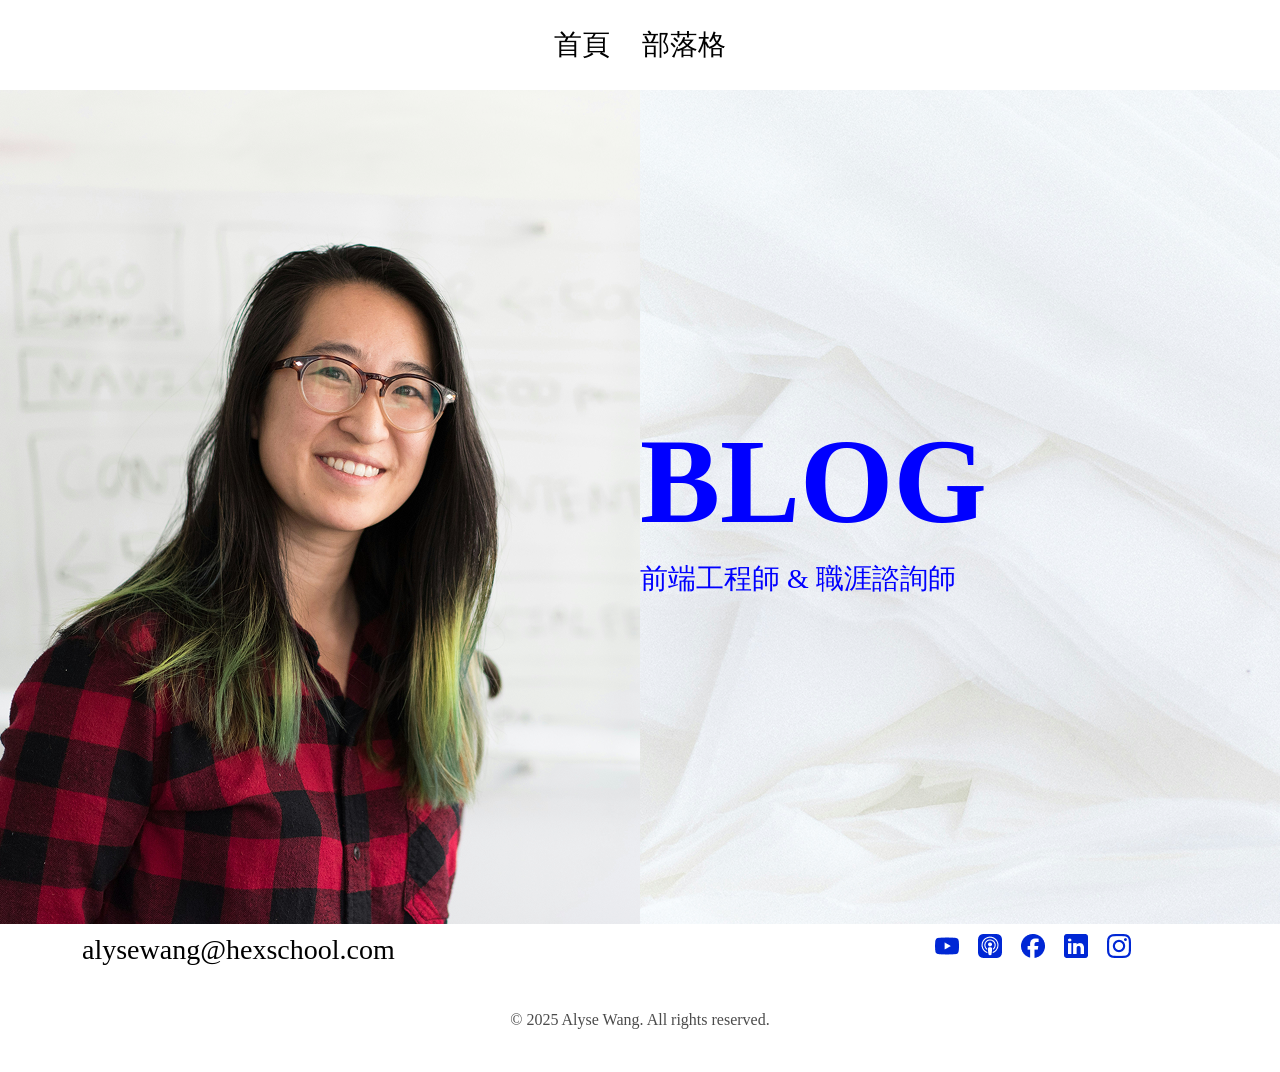
==== index.html @ 8dab0ee3 "blogs complete" ====
<!DOCTYPE html>
<html lang="zh-Hant-TW">

<head>
    <meta charset="UTF-8">
    <meta name="viewport" content="width=device-width, initial-scale=1.0">
    <!-- google icon -->
    <link rel="preconnect" href="https://fonts.googleapis.com">
    <link rel="preconnect" href="https://fonts.gstatic.com" crossorigin>
    <link href="https://fonts.googleapis.com/css2?family=Material+Symbols+Outlined" rel="stylesheet">
    <!-- bootstrap -->
    <link href="https://cdn.jsdelivr.net/npm/bootstrap@5.1.1/dist/css/bootstrap.min.css" rel="stylesheet"
        integrity="sha384-F3w7mX95PdgyTmZZMECAngseQB83DfGTowi0iMjiWaeVhAn4FJkqJByhZMI3AhiU" crossorigin="anonymous">
    <link rel="stylesheet" href="./css/desktop.css  ">
    <link rel="stylesheet" href="./css/mobile.css">
    <title>2025 web camp</title>
</head>

<body>
    <nav class="nav justify-content-center navbar p-0">
        <ul class="nav justify-content-center p-0">
            <li class="nav-item">
                <a class="nav-link" href="index.html">
                    <h2 class="m-0">首頁</h2>
                </a>
            </li>
            <li class="nav-item">
                <a class="nav-link" href="blogs.html">
                    <h2 class="m-0">部落格</h2>
                </a>
            </li>
        </ul>
    </nav>
    <header class="headers container-fluid">
        <div class="row index-blog-header justify-content-center align-items-center p-0">
            <div class="selfie-1 col-lg-6 p-0">
                <!-- <img src="./img/desktop/index/Hero Section.png" alt="" class="img-fluid object-fit-cover"> -->
            </div>
            <div class="col-lg-6 selfie-2 p-0 d-flex align-items-center">
                <div class="selfie-2-text">
                    <h1>BLOG</h1>
                    <h2>前端工程師 & 職涯諮詢師</h2>
                </div>
            </div>
        </div>
    </header>




    <footer>
        <div class="container">
            <div class="row align-items-center py-80 social-list p-0">
                <div class="col-lg-9"><a href="alysewang@hexschool.com" class="text-decoration-none">
                        <h2>alysewang@hexschool.com</h2>
                    </a></div>
                <div class="col-lg-3 p-0">
                    <nav>
                        <ul class="pagination">
                            <li class="page-item">
                                <a class="page-link" href="#" aria-label="Previous">
                                    <img src="./img/desktop/index/onlyIcon.png" alt="">
                                </a>
                            </li>
                            <li class="page-item">
                                <a class="page-link" href="#">
                                    <img
                                        src="./img/desktop/index/onlyIcon-1.png" alt=""></a></li>
                            <li class="page-item">
                                <a class="page-link" href="#">
                                    <img
                                        src="./img/desktop/index/onlyIcon-2.png" alt=""></a></li>
                            <li class="page-item">
                                <a class="page-link" href="#">
                                    <img
                                        src="./img/desktop/index/icons8-linkedin.png" alt=""></a></li>
                            <li class="page-item">
                                <a class="page-link" href="#" aria-label="Next">
                                    <img src="./img/desktop/index/onlyIcon-3.png" alt="">
                                </a>
                            </li>
                        </ul>
                    </nav>
                </div>
            </div>
            <div class="row justify-content-center align-items-center py-4 text-center">
                <div class="col-lg-6">
                    <p>© 2025 Alyse Wang. All rights reserved.</p>
                </div>
            </div>
        </div>
    </footer>

    <!-- bootstrap -->
    <script src="https://cdn.jsdelivr.net/npm/bootstrap@5.1.1/dist/js/bootstrap.bundle.min.js"
        integrity="sha384-/bQdsTh/da6pkI1MST/rWKFNjaCP5gBSY4sEBT38Q/9RBh9AH40zEOg7Hlq2THRZ"
        crossorigin="anonymous"></script>
</body>

</html>
---- css/desktop.css ----
/* 設定 */
@import url('https://fonts.googleapis.com/css2?family=Noto+Sans:ital,wght@0,100..900;1,100..900&display=swap');

body {
    font-family: "Noto Sans TC", serif;
    color: #4B4B4B;
}

a > h2 {
    color: #000000;
}

h1 {
    color: blue;
    font-size: 120px;
    font-weight: 700;
}

h2 {
    color: blue;
    font-size: 28px;
}

h3 {
    font-weight: 700;
}

h4 {
    color: blue;
    font-weight: 700;
}

article time{
    margin-bottom: 4px;
}


.py-40 {
    padding-top: 40px;
    padding-bottom: 40px;
}

.py-80 {
    padding-top: 80px;
    padding-bottom: 80px;
}

.text-truncate-2 {
    display: -webkit-box;
    -webkit-box-orient: vertical;
    -webkit-line-clamp: 2;
    overflow: hidden;
}

/* 樣式 */

.navbar{
    min-height: 90px;
}

.btn-primary{
    color: #4B4B4B;
    background:#fff;
    border: 1px solid #4B4B4B;
    border-radius: 40px;
}

.btn-secondary{
    background-color: #0027D5;
    border-radius: 40px;
    margin: 0 0 8px 8px;
}

.pagination a {
    border: 0px;
    color: #4B4B4B;
}

footer a.page-link{
    padding: 0px;
}


.selfie-1 {
    background-image: url(../img/desktop/index/Hero\ Section.png);

}

.selfie-2 {
    background-image: url(../img/desktop/index/Hero\ Section2.png);
}

.selfie-1,
.selfie-2 {
    background-size: cover;
    min-height: 834px;
    background-position: center;

}
---- css/mobile.css ----
@media (max-width: 992px) {

    /* 設定 */
    h1 {

        font-size: 52px;
        margin-bottom: 12px;

    }

    .py-80 {
        padding-top: 64px;
        padding-bottom: 64px;
    }

    /* 樣式 */
    /* nvbar */
    .navbar {
        min-height: 90px;
    }

    /* header */
    .selfie-1 {

        min-height: 375px;
        background-position: right;

    }

    .selfie-2 {
        min-height: auto;

    }

    .selfie-2-text {
        padding: 24px;
    }

    /* about */
    .about-img {
        min-height: 375px;
    }

    .about-content {
        padding: 48px 12px;
    }

    /* footer */
    .social-list {
        display: none;
    }
}
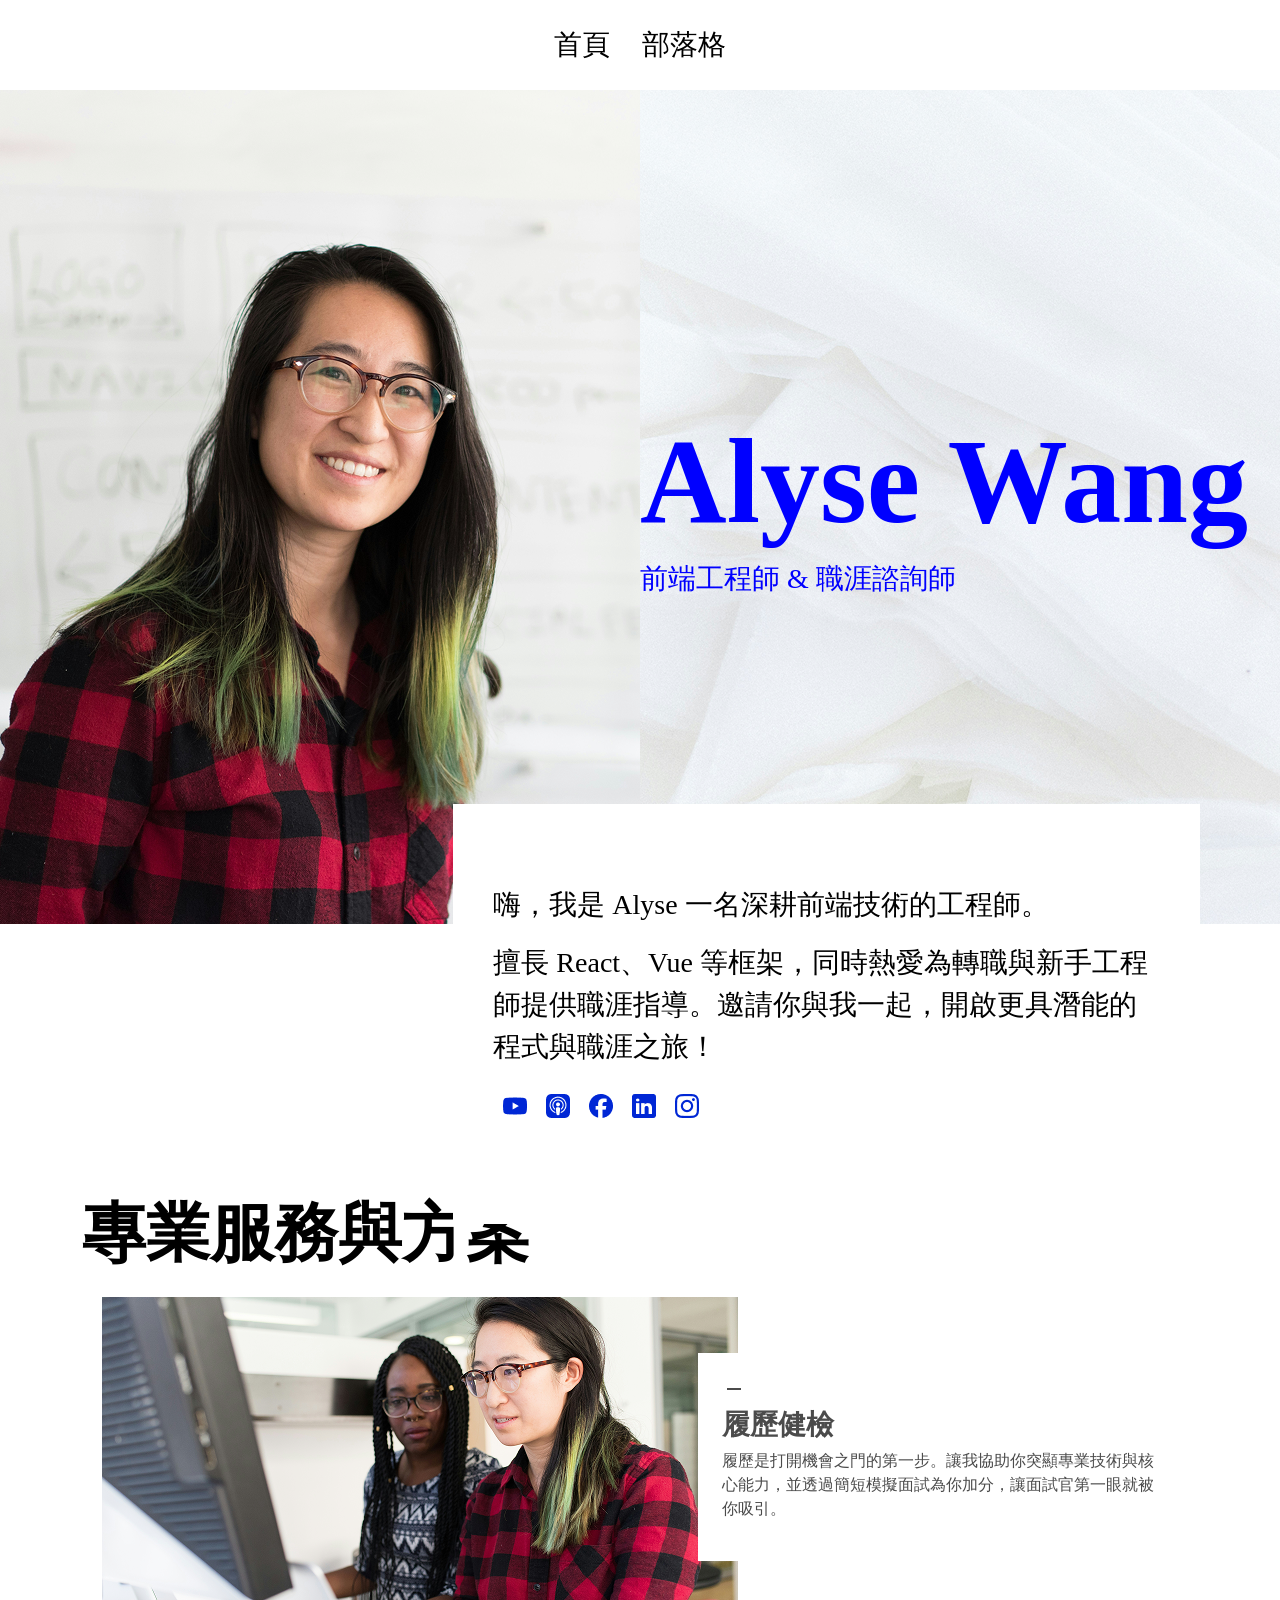
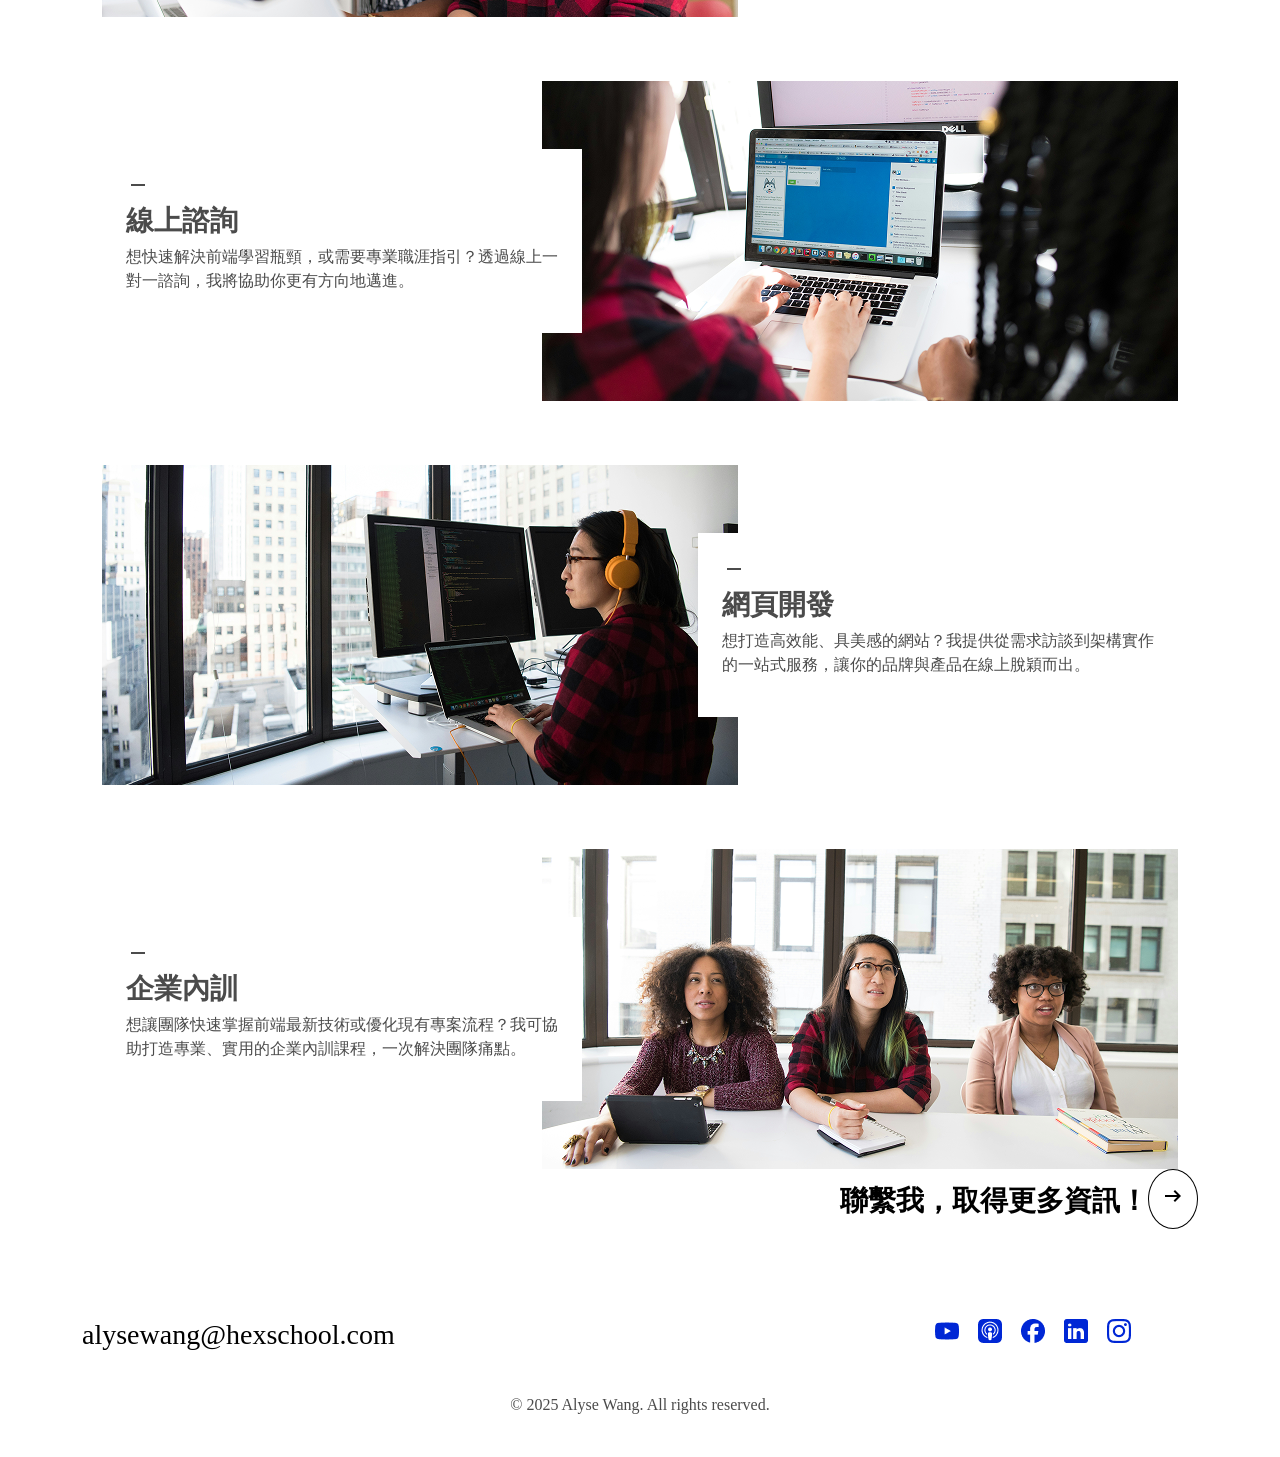
==== commit 2bdc8c24: "index about section" ====
--- a/index.html
+++ b/index.html
@@ -38,12 +38,104 @@
             </div>
             <div class="col-lg-6 selfie-2 p-0 d-flex align-items-center">
                 <div class="selfie-2-text">
-                    <h1>BLOG</h1>
+                    <h1>Alyse Wang</h1>
                     <h2>前端工程師 & 職涯諮詢師</h2>
                 </div>
             </div>
         </div>
+        <div class="row index-about d-flex justify-content-flexend">
+            <div class="col-lg-7 index-about-text">
+                <p>嗨，我是
+                    Alyse
+                    一名深耕前端技術的工程師。</p>
+                <p>擅長 React、Vue 等框架，同時熱愛為轉職與新手工程師提供職涯指導。邀請你與我一起，開啟更具潛能的程式與職涯之旅！</p>
+                <div>
+                    <nav>
+                        <ul class="pagination">
+                            <li class="page-item">
+                                <a class="page-link" href="#" aria-label="Previous">
+                                    <img src="./img/desktop/index/onlyIcon.png" alt="">
+                                </a>
+                            </li>
+                            <li class="page-item">
+                                <a class="page-link" href="#">
+                                    <img src="./img/desktop/index/onlyIcon-1.png" alt=""></a>
+                            </li>
+                            <li class="page-item">
+                                <a class="page-link" href="#">
+                                    <img src="./img/desktop/index/onlyIcon-2.png" alt=""></a>
+                            </li>
+                            <li class="page-item">
+                                <a class="page-link" href="#">
+                                    <img src="./img/desktop/index/icons8-linkedin.png" alt=""></a>
+                            </li>
+                            <li class="page-item">
+                                <a class="page-link" href="#" aria-label="Next">
+                                    <img src="./img/desktop/index/onlyIcon-3.png" alt="">
+                                </a>
+                            </li>
+                        </ul>
+                    </nav>
+                </div>
+            </div>
+        </div>
     </header>
+    <section class="py-80">
+        <div class="container">
+            <h3 class="subtitle mb-4">專業服務與方案</h3>
+            <div class="index-about-cards container-1076 g-64 d-flex flex-column ">
+                <!-- 第一張 -->
+                <div class="about-cards d-flex align-items-center ">
+                    <img src="./img/desktop/index/photo.png" alt="about" class="about-imgs img-fluid">
+                    <div class="about-content about-content-l bg-white p-4">
+                        <span class="material-symbols-outlined">
+                            remove
+                        </span>
+                        <h3>履歷健檢</h3>
+                        <p>履歷是打開機會之門的第一步。讓我協助你突顯專業技術與核心能力，並透過簡短模擬面試為你加分，讓面試官第一眼就被你吸引。</p>
+                    </div>
+                </div>
+                <!-- 第二張反過來 -->
+                <div class="about-cards d-flex align-items-center about-reverse">
+                    <img src="./img/desktop/index/photo2.png" alt="about" class="about-imgs img-fluid">
+                    <div class="about-content about-content-r bg-white p-4">
+                        <span class="material-symbols-outlined">
+                            remove
+                        </span>
+                        <h3>線上諮詢</h3>
+                        <p>想快速解決前端學習瓶頸，或需要專業職涯指引？透過線上一對一諮詢，我將協助你更有方向地邁進。</p>
+                    </div>
+                </div>
+                <!-- 第三張 -->
+                <div class="about-cards d-flex align-items-center ">
+                    <img src="./img/desktop/index/photo3.png" alt="about" class="about-imgs img-fluid">
+                    <div class="about-content about-content-l bg-white p-4">
+                        <span class="material-symbols-outlined">
+                            remove
+                        </span>
+                        <h3>網頁開發</h3>
+                        <p>想打造高效能、具美感的網站？我提供從需求訪談到架構實作的一站式服務，讓你的品牌與產品在線上脫穎而出。</p>
+                    </div>
+                </div>
+                <!-- 第四張反過來 -->
+                <div class="about-cards d-flex align-items-center about-reverse">
+                    <img src="./img/desktop/index/photo4.png" alt="about" class="about-imgs img-fluid">
+                    <div class="about-content about-content-r bg-white p-4">
+                        <span class="material-symbols-outlined">
+                            remove
+                        </span>
+                        <h3>企業內訓</h3>
+                        <p>想讓團隊快速掌握前端最新技術或優化現有專案流程？我可協助打造專業、實用的企業內訓課程，一次解決團隊痛點。</p>
+                    </div>
+                </div>
+            </div>
+            <div class="d-flex justify-content-end cta align-items-center">
+                <p class="m-0"><a href="#" class="text-decoration-none">聯繫我，取得更多資訊！</a></p>
+                <div class="cta-circle"><span class="material-symbols-outlined">
+                        arrow_right_alt
+                    </span></div>
+            </div>
+    </section>
 
 
 
@@ -64,16 +156,16 @@
                             </li>
                             <li class="page-item">
                                 <a class="page-link" href="#">
-                                    <img
-                                        src="./img/desktop/index/onlyIcon-1.png" alt=""></a></li>
+                                    <img src="./img/desktop/index/onlyIcon-1.png" alt=""></a>
+                            </li>
                             <li class="page-item">
                                 <a class="page-link" href="#">
-                                    <img
-                                        src="./img/desktop/index/onlyIcon-2.png" alt=""></a></li>
+                                    <img src="./img/desktop/index/onlyIcon-2.png" alt=""></a>
+                            </li>
                             <li class="page-item">
                                 <a class="page-link" href="#">
-                                    <img
-                                        src="./img/desktop/index/icons8-linkedin.png" alt=""></a></li>
+                                    <img src="./img/desktop/index/icons8-linkedin.png" alt=""></a>
+                            </li>
                             <li class="page-item">
                                 <a class="page-link" href="#" aria-label="Next">
                                     <img src="./img/desktop/index/onlyIcon-3.png" alt="">
--- a/css/desktop.css
+++ b/css/desktop.css
@@ -6,7 +6,7 @@
     color: #4B4B4B;
 }
 
-a > h2 {
+a>h2 {
     color: #000000;
 }
 
@@ -30,10 +30,14 @@
     font-weight: 700;
 }
 
-article time{
+article time {
     margin-bottom: 4px;
 }
 
+h3.subtitle {
+    font-size: 64px;
+    color: #000;
+}
 
 .py-40 {
     padding-top: 40px;
@@ -45,6 +49,15 @@
     padding-bottom: 80px;
 }
 
+.g-64 {
+    gap: 64px;
+}
+
+.container-1076 {
+    margin: 0 auto;
+    max-width: 1076px;
+}
+
 .text-truncate-2 {
     display: -webkit-box;
     -webkit-box-orient: vertical;
@@ -54,18 +67,18 @@
 
 /* 樣式 */
 
-.navbar{
+.navbar {
     min-height: 90px;
 }
 
-.btn-primary{
+.btn-primary {
     color: #4B4B4B;
-    background:#fff;
+    background: #fff;
     border: 1px solid #4B4B4B;
     border-radius: 40px;
 }
 
-.btn-secondary{
+.btn-secondary {
     background-color: #0027D5;
     border-radius: 40px;
     margin: 0 0 8px 8px;
@@ -76,7 +89,11 @@
     color: #4B4B4B;
 }
 
-footer a.page-link{
+footer a.page-link {
+    padding: 0px;
+}
+
+.index-about-text a.page-link {
     padding: 0px;
 }
 
@@ -98,5 +115,55 @@
 
 }
 
+.index-about {
+    min-height: 192px;
+    position: relative;
+}
 
+.index-about-text {
+    position: absolute;
+    font-weight: 500;
+    color: #000;
+    font-size: 28px;
+    top: -120px;
+    right: 80px;
+    background-color: #fff;
+    padding: 80px 40px;
+}
 
+/* index-about */
+
+.about-cards {
+    position: relative;
+}
+
+.about-content {
+    max-width: 480px;
+    position: absolute;
+}
+
+.about-content-l {
+    left: 596px;
+}
+
+.about-content-r {
+    right: 596px;
+}
+
+.about-reverse {
+    flex-direction: row-reverse;
+}
+
+/* cta */
+.cta a, .cta{
+    color: #000;
+    font-size: 28px;
+    font-weight: 700;
+    vertical-align: middle;
+    
+}
+.cta-circle{
+    border: 1px solid #000;
+    border-radius: 50%;
+    padding: 8px 12px;
+}
--- a/css/mobile.css
+++ b/css/mobile.css
@@ -5,6 +5,11 @@
 
         font-size: 52px;
         margin-bottom: 12px;
+
+    }
+
+    h3.subtitle {
+        font-size: 48px;
 
     }
 
@@ -36,6 +41,12 @@
         padding: 24px;
     }
 
+    .index-about-text {
+        position: relative;
+        top: 0;
+        right: 0;
+    }
+
     /* about */
     .about-img {
         min-height: 375px;
@@ -45,8 +56,23 @@
         padding: 48px 12px;
     }
 
+    /* index about */
+    /* index-about */
+
+.about-cards{
+    position: relative;
+    flex-direction: column;
+}
+
+.about-content{
+    max-width: 100%;
+    position: static;
+    left: 0px;
+}
+
     /* footer */
     .social-list {
         display: none;
     }
+
 }
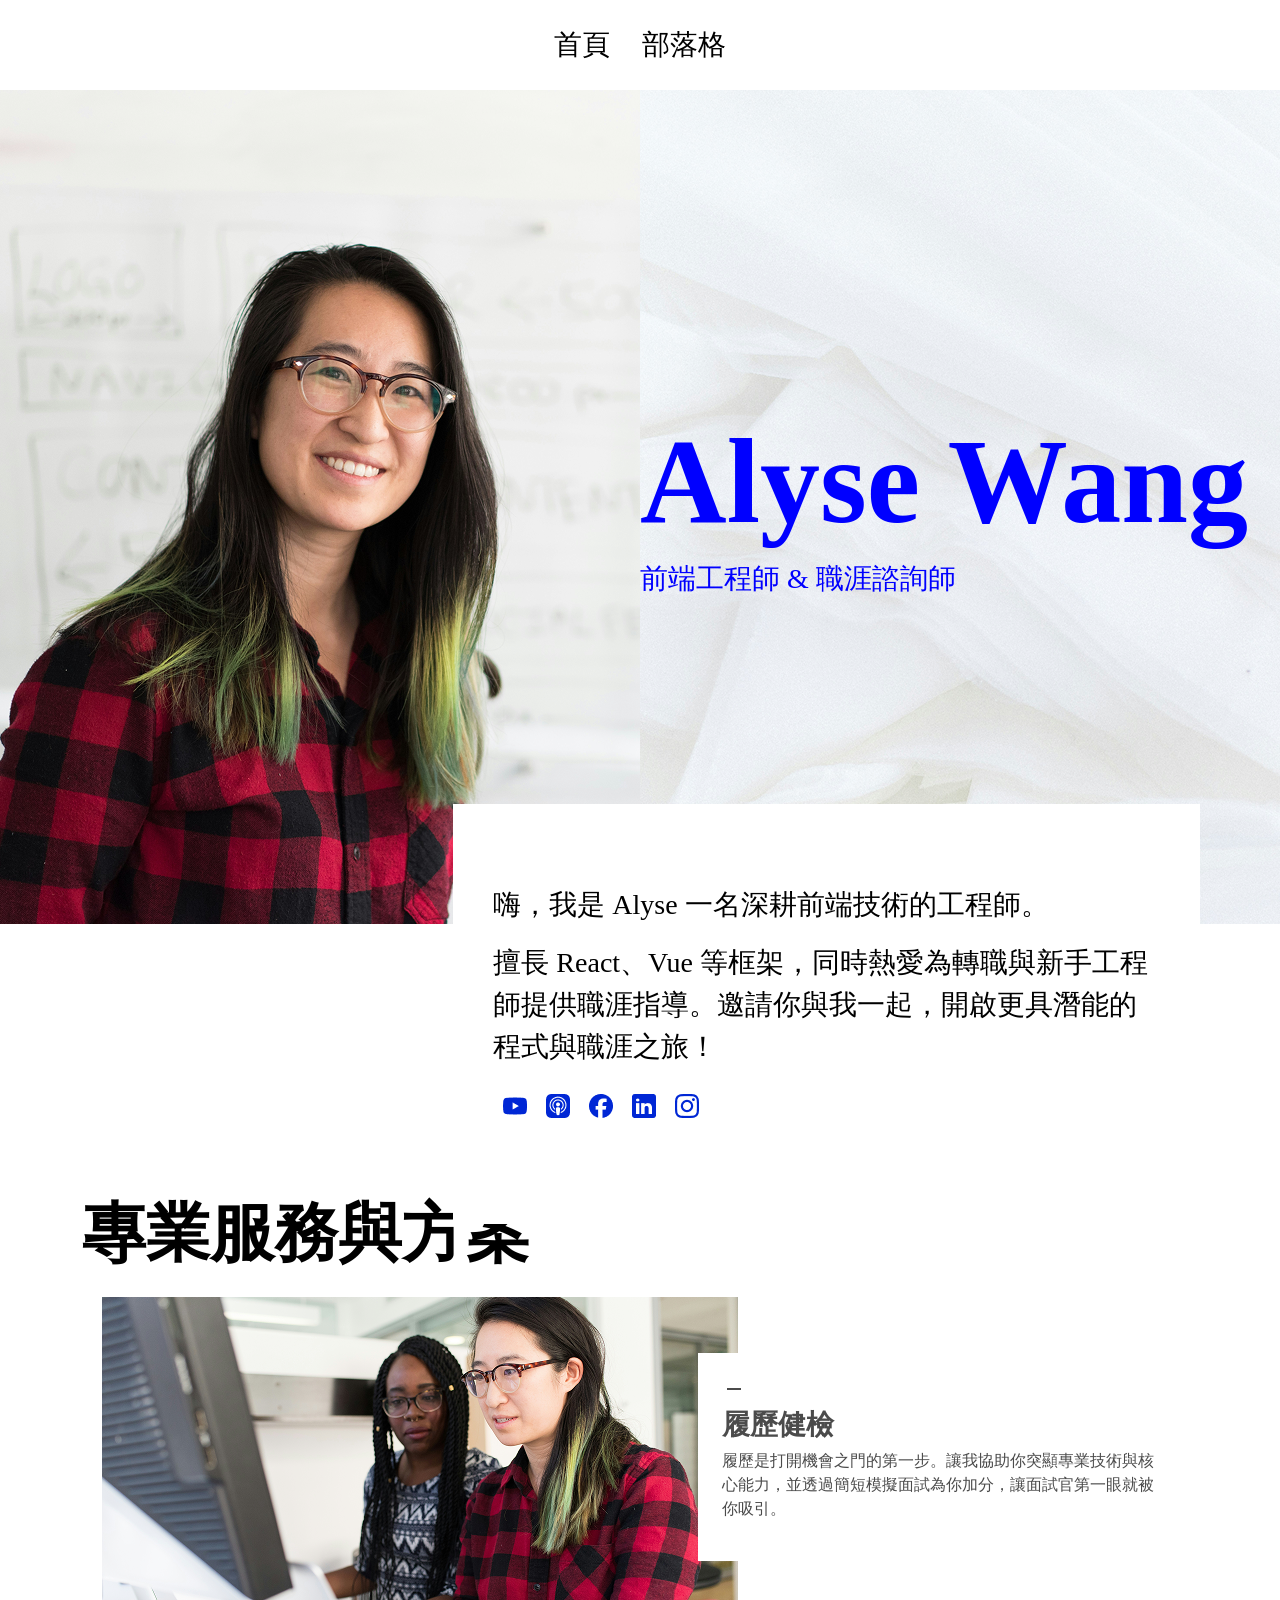
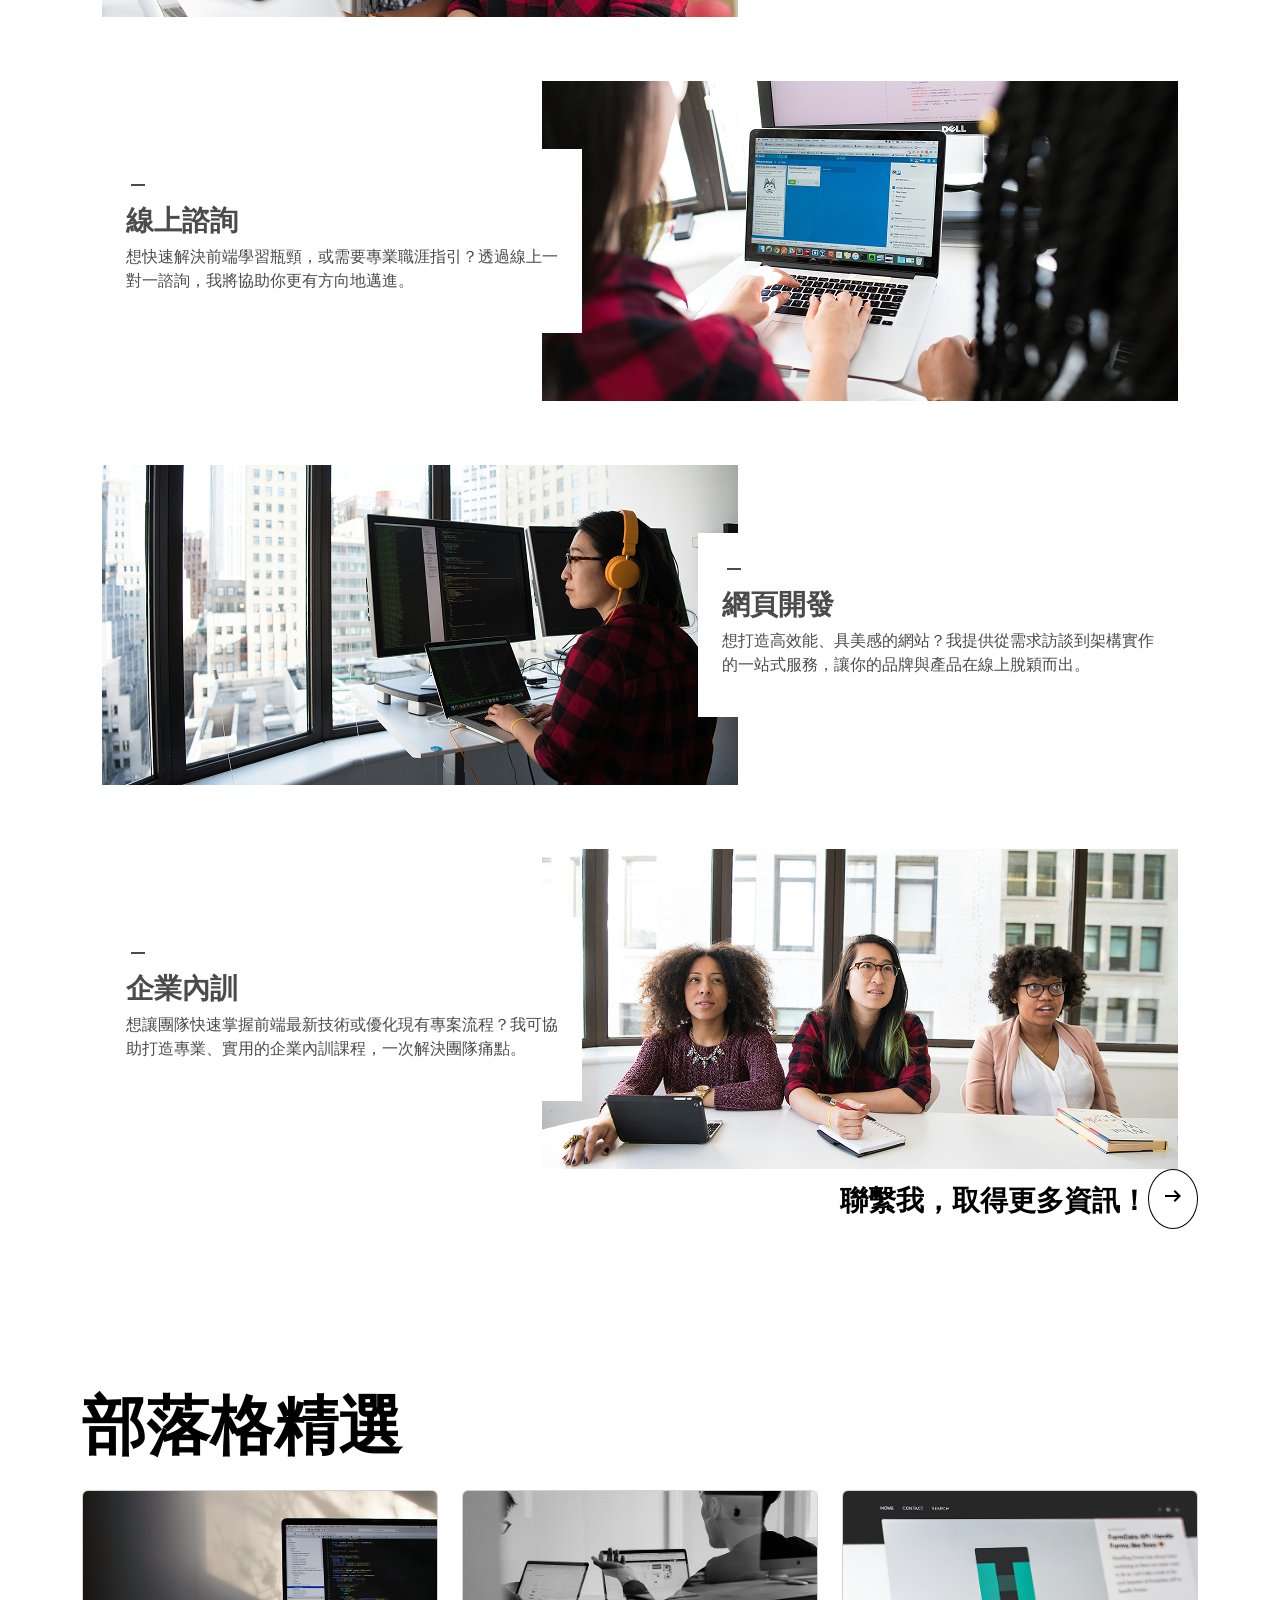
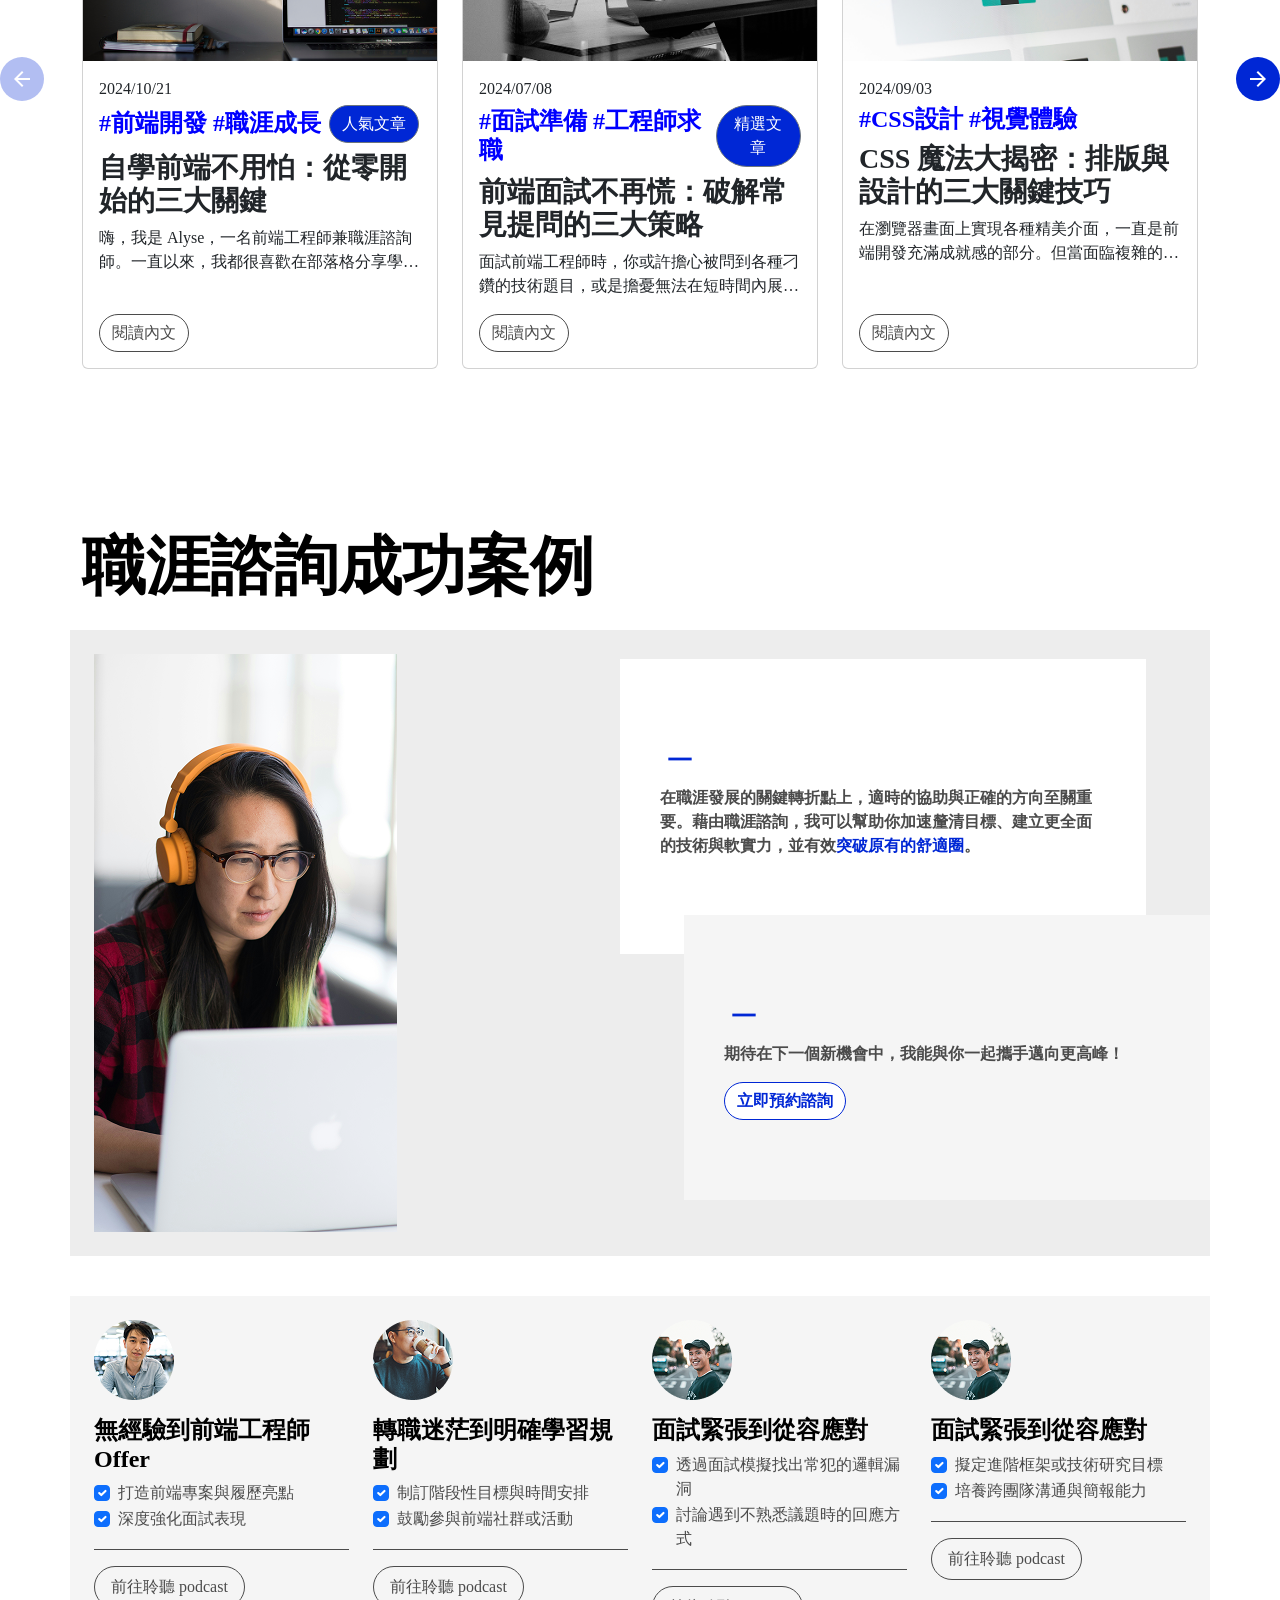
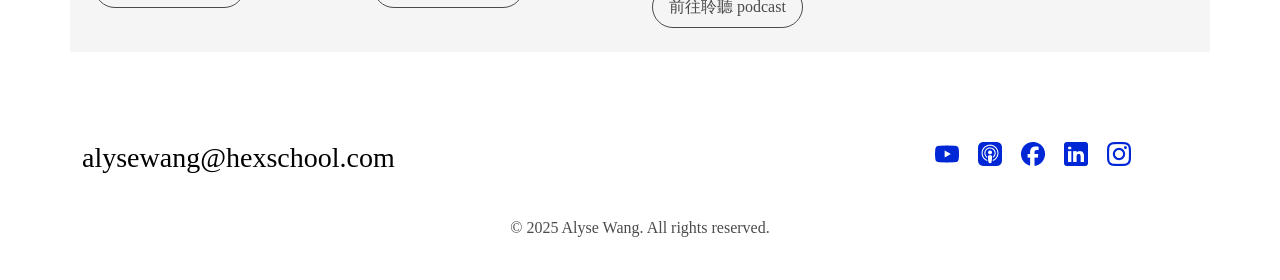
==== commit f121ec42: "success case section complete" ====
--- a/index.html
+++ b/index.html
@@ -136,7 +136,214 @@
                     </span></div>
             </div>
     </section>
-
+    <!-- 部落格精選 -->
+    <section class="py-80 d-flex justify-content-center">
+        <div class="blog-arrow-l align-self-center me-4 pc-blogs-arrow">
+            <span class="material-symbols-outlined">
+                arrow_back
+            </span>
+        </div>
+        <div class="blogs-select">
+            <div class="container">
+                <h3 class="subtitle mb-4">部落格精選</h3>
+                <!-- 精選文章 -->
+                <div class="row">
+                    <div class="col-lg-4">
+                        <article class="card">
+                            <img src="./img/desktop/index/photo5.png" class="card-img-top" alt="文章列表">
+                            <div class="card-body">
+                                <time datetime="2024-10-21">2024/10/21</time>
+                                <div class="d-flex align-items-center">
+                                    <h4>#前端開發 #職涯成長
+                                    </h4><button type="button" class="btn btn-secondary ">人氣文章</button>
+                                </div>
+                                <h3 class="card-title">自學前端不用怕：從零開始的三大關鍵</h3>
+                                <p class="card-text text-truncate-2">
+                                    嗨，我是 Alyse，一名前端工程師兼職涯諮詢師。一直以來，我都很喜歡在部落格分享學習與工作心得，也常有讀者問：「我想轉職/自學前端，該從哪裡開始？」
+                                    其實自學的過程既自由又具挑戰性。我整理了三大關鍵，幫助你在短期內建立紮實基礎，並快速累積實戰經驗。希望能替你的前端之路帶來一些啟發與動力！
+                                </p>
+                                <a href="#" class="btn btn-primary">閱讀內文</a>
+                            </div>
+                        </article>
+                    </div>
+                    <div class="col-lg-4">
+                        <article class="card">
+                            <img src="./img/desktop/blog/photo3.png" class="card-img-top" alt="文章列表">
+                            <div class="card-body">
+                                <time datetime="2024-07-08">2024/07/08</time>
+                                <div class="d-flex align-items-center">
+                                    <h4>#面試準備 #工程師求職</h4><button type="button" class="btn btn-secondary">精選文章</button>
+                                </div>
+                                <h3 class="card-title">前端面試不再慌：破解常見提問的三大策略</h3>
+                                <p class="card-text text-truncate-2">
+                                    面試前端工程師時，你或許擔心被問到各種刁鑽的技術題目，或是擔憂無法在短時間內展現實力。其實，許多面試官關注的重點並不僅是程式碼本身，更包含問題解決的流程與溝通能力。這篇文章將分享我在面試過程中常見的三大難題，以及如何以更具條理的方式回應，讓你在面試場合中脫穎而出。
+                                </p>
+                                <a href="#" class="btn btn-primary">閱讀內文</a>
+                            </div>
+                        </article>
+                    </div>
+                    <div class="col-lg-4">
+                        <article class="card">
+                            <img src="./img/desktop/blog/photo2.png" class="card-img-top" alt="文章列表">
+                            <div class="card-body">
+                                <time datetime="2024-09-03">2024/09/03</time>
+                                <h4>#CSS設計 #視覺體驗</h4>
+                                <h3 class="card-title">CSS 魔法大揭密：排版與設計的三大關鍵技巧</h3>
+                                <p class="card-text text-truncate-2">
+                                    在瀏覽器畫面上實現各種精美介面，一直是前端開發充滿成就感的部分。但當面臨複雜的佈局需求或是響應式設計時，往往讓人抓破頭皮。這篇文章想跟大家分享我在實務專案中累積的三大技巧，幫助你更有效率地駕馭
+                                    CSS，打造兼具美感與功能性的網頁。
+                                </p>
+                                <a href="#" class="btn btn-primary">閱讀內文</a>
+                            </div>
+                        </article>
+                    </div>
+                </div>
+                <div class="align-items-center justify-content-end mobile-blogs-arrow">
+                    <div class="blog-arrow-l d-flex me-4">
+                        <span class="material-symbols-outlined">
+                            arrow_back
+                        </span>
+                    </div>
+                    <div class="blog-arrow-r d-flex">
+                        <span class="material-symbols-outlined">
+                            arrow_forward
+                        </span>
+                    </div>
+                </div>
+            </div>
+
+        </div>
+        <div class="blog-arrow-r align-self-center ms-4 pc-blogs-arrow">
+            <span class="material-symbols-outlined">
+                arrow_forward
+            </span>
+        </div>
+
+    </section>
+    <!-- 職涯諮詢成功案例 -->
+    <section class="py-80">
+        <div class="container">
+            <h3 class="subtitle mb-4">職涯諮詢<br class="d-md-none">成功案例</h3>
+            <div class="success-case-header row">
+                <!-- 灰色的frame -->
+                <picture class="success-header-img">
+                    <!-- 根據瀏覽器換圖片 -->
+                    <source media="(max-width: 992px)" srcset="./img/mobile/index/photo8.png">
+                    <img src="./img/desktop/index/photo8.png" alt="職涯諮詢成功案例人物照片">
+                </picture>
+                <div class="success-summary">
+                    <div>
+                        <span class="material-symbols-outlined text-blue fs-1">
+                            remove
+                        </span>
+                    </div>
+                    <p>在職涯發展的關鍵轉折點上，適時的協助與正確的方向至關重要。藉由職涯諮詢，我可以幫助你加速釐清目標、建立更全面的技術與軟實力，並有效<span
+                            class="text-blue">突破原有的舒適圈</span>。</p>
+                </div>
+                <div class="success-cta">
+                    <div>
+                        <span class="material-symbols-outlined text-blue fs-1">
+                            remove
+                        </span>
+                    </div>
+                    <p>期待在下一個新機會中，我能與你一起攜手邁向更高峰！</p>
+                    <div><a href="#" class="btn btn-success">立即預約諮詢</a></div>
+                </div>
+            </div>
+            <!-- 成功案例分享 -->
+            <div class="success-cases row">
+                <!-- 無經驗到前端工程師 Offer -->
+                <div class="col-lg-3">
+                    <article class="d-flex flex-column">
+                        <img src="./img/desktop/index/people.png" alt="" class="case-img mb-3">
+                        <h4>無經驗到前端工程師 Offer</h4>
+                        <ul class="list-unstyled case-point pb-3 mb-3">
+                            <li class="form-check">
+                                <input class="form-check-input" type="checkbox" checked>
+                                <label class="form-check-label">
+                                    打造前端專案與履歷亮點
+                                </label>
+                            </li>
+                            <li class="form-check">
+                                <input class="form-check-input" type="checkbox" checked>
+                                <label class="form-check-label">
+                                    深度強化面試表現
+                                </label>
+                            </li>
+                        </ul>
+                        <a href="#" class="btn btn-primary d-flex align-self-start">前往聆聽 podcast</a>
+
+                    </article>
+                </div>
+                <!-- 轉職迷茫到明確學習規劃 -->
+                <div class="col-lg-3">
+                    <article class="d-flex flex-column">
+                        <img src="./img/desktop/index/people2.png" alt="" class="case-img mb-3">
+                        <h4>轉職迷茫到明確學習規劃</h4>
+                        <ul class="list-unstyled case-point pb-3 mb-3">
+                            <li class="form-check">
+                                <input class="form-check-input" type="checkbox" checked>
+                                <label class="form-check-label">
+                                    制訂階段性目標與時間安排
+                                </label>
+                            </li>
+                            <li class="form-check">
+                                <input class="form-check-input" type="checkbox" checked>
+                                <label class="form-check-label">
+                                    鼓勵參與前端社群或活動
+                                </label>
+                            </li>
+                        </ul>
+                        <a href="#" class="btn btn-primary d-flex align-self-start">前往聆聽 podcast</a>
+                    </article>
+                </div>
+                <!-- 面試緊張到從容應對 -->
+                <div class="col-lg-3">
+                    <article class="d-flex flex-column">
+                        <img src="./img/desktop/index/people3.png" alt="" class="case-img mb-3">
+                        <h4>面試緊張到從容應對</h4>
+                        <ul class="list-unstyled case-point pb-3 mb-3">
+                            <li class="form-check">
+                                <input class="form-check-input" type="checkbox" checked>
+                                <label class="form-check-label">
+                                    透過面試模擬找出常犯的邏輯漏洞
+                                </label>
+                            </li>
+                            <li class="form-check">
+                                <input class="form-check-input" type="checkbox" checked>
+                                <label class="form-check-label">
+                                    討論遇到不熟悉議題時的回應方式
+                                </label>
+                            </li>
+                        </ul>
+                        <a href="#" class="btn btn-primary d-flex align-self-start">前往聆聽 podcast</a>
+                    </article>
+                </div>
+                <!-- 面試緊張到從容應對 -->
+                <div class="col-lg-3">
+                    <article class="d-flex flex-column">
+                        <img src="./img/desktop/index/people3.png" alt="" class="case-img mb-3">
+                        <h4>面試緊張到從容應對</h4>
+                        <ul class="list-unstyled case-point pb-3 mb-3">
+                            <li class="form-check">
+                                <input class="form-check-input" type="checkbox" checked>
+                                <label class="form-check-label">
+                                    擬定進階框架或技術研究目標
+                                </label>
+                            </li>
+                            <li class="form-check">
+                                <input class="form-check-input" type="checkbox" checked>
+                                <label class="form-check-label">
+                                    培養跨團隊溝通與簡報能力
+                                </label>
+                            </li>
+                        </ul>
+                        <a href="#" class="btn btn-primary d-flex align-self-start">前往聆聽 podcast</a>
+                    </article>
+                </div>
+            </div>
+        </div>
+    </section>
 
 
 
--- a/css/desktop.css
+++ b/css/desktop.css
@@ -37,6 +37,10 @@
 h3.subtitle {
     font-size: 64px;
     color: #000;
+}
+
+.success-cases h4 {
+    color: #000000;
 }
 
 .py-40 {
@@ -71,6 +75,10 @@
     min-height: 90px;
 }
 
+.text-blue {
+    color: #0027D5;
+}
+
 .btn-primary {
     color: #4B4B4B;
     background: #fff;
@@ -82,6 +90,14 @@
     background-color: #0027D5;
     border-radius: 40px;
     margin: 0 0 8px 8px;
+}
+
+.btn-success {
+    background: #fff;
+    border: 1px solid #0027D5;
+    color: #0027D5;
+    border-radius: 40px;
+    font-weight: 700;
 }
 
 .pagination a {
@@ -155,15 +171,119 @@
 }
 
 /* cta */
-.cta a, .cta{
+.cta a,
+.cta {
     color: #000;
     font-size: 28px;
     font-weight: 700;
     vertical-align: middle;
-    
-}
-.cta-circle{
+
+}
+
+.cta-circle {
     border: 1px solid #000;
     border-radius: 50%;
     padding: 8px 12px;
+}
+
+/* index - blogs 精選 */
+
+.blogs-select {
+    max-width: 1296px;
+    width: 100%;
+}
+
+.mobile-blogs-arrow {
+
+    display: none;
+    margin-top: 32px;
+}
+
+.pc-blogs-arrow {
+    display: flex;
+}
+
+.blog-arrow-l,
+.blog-arrow-r {
+    color: #fff;
+    border-radius: 50%;
+    padding: 10px;
+}
+
+.blog-arrow-l {
+    background-color: #B2BEF2;
+}
+
+.blog-arrow-r {
+    background-color: #0027D5;
+}
+
+/* blog card */
+
+.card {
+    height: 100%;
+}
+
+.card-body {
+    display: flex;
+    flex-direction: column;
+}
+
+.btn-primary {
+    margin-top: auto;
+    align-self: flex-start;
+}
+
+/* success case */
+
+.success-case-header {
+    position: relative;
+    font-weight: 700;
+}
+
+/* 灰色的frame */
+.success-header-img {
+    padding: 24px;
+    background-color: #EDEDED;
+    /* max-width: 745px; */
+    margin-bottom: 40px;
+
+}
+
+.success-summary {
+    background-color: #fff;
+    position: absolute;
+    max-width: 526px;
+    top: 29px;
+    left: 550px;
+    padding: 80px 40px;
+}
+
+.success-cta {
+    position: absolute;
+    background-color: #F5F5F5;
+    max-width: 526px;
+    top: 285px;
+    right: 0px;
+    padding: 80px 40px;
+}
+
+.success-cases {
+    background-color: #F5F5F5;
+    padding: 24px 12px;
+    justify-content: space-between;
+}
+
+.case-point {
+    border-bottom: 1px solid #4B4B4B;
+}
+
+.success-cases .btn-primary {
+    background-color: #F5F5F5;
+    padding: 8px 16px;
+
+}
+
+.case-img {
+    max-width: 80px;
 }
--- a/css/mobile.css
+++ b/css/mobile.css
@@ -57,18 +57,65 @@
     }
 
     /* index about */
-    /* index-about */
 
-.about-cards{
-    position: relative;
-    flex-direction: column;
-}
+    .about-cards {
+        position: relative;
+        flex-direction: column;
+    }
 
-.about-content{
-    max-width: 100%;
-    position: static;
-    left: 0px;
-}
+    .about-content {
+        max-width: 100%;
+        position: static;
+        left: 0px;
+    }
+
+    /* index card arrow */
+    .mobile-blogs-arrow {
+        display: flex;
+    }
+
+    .pc-blogs-arrow {
+        display: none;
+    }
+
+    /* success case */
+    .success-case-header {
+        position: static;
+        gap: 12px;
+    }
+
+    .success-header-img{
+        display: flex;
+        flex-direction: column;
+        justify-content: center;
+        align-items: center;
+        margin-bottom: -200px;
+    }
+
+    .success-summary {
+        background-color: #fff;
+        position: static;
+        max-width: 100%;
+        top: 0px;
+        left: 0px;
+        padding: 40px 24px;
+
+    }
+
+    .success-cta {
+        position: static;
+        background-color: #F5F5F5;
+        max-width: 100%;
+        top: 0px;
+        right: 0px;
+        padding: 40px 24px;
+                margin-bottom: 40px;
+
+    }
+
+    .success-cases{
+        gap: 24px;
+    }
 
     /* footer */
     .social-list {
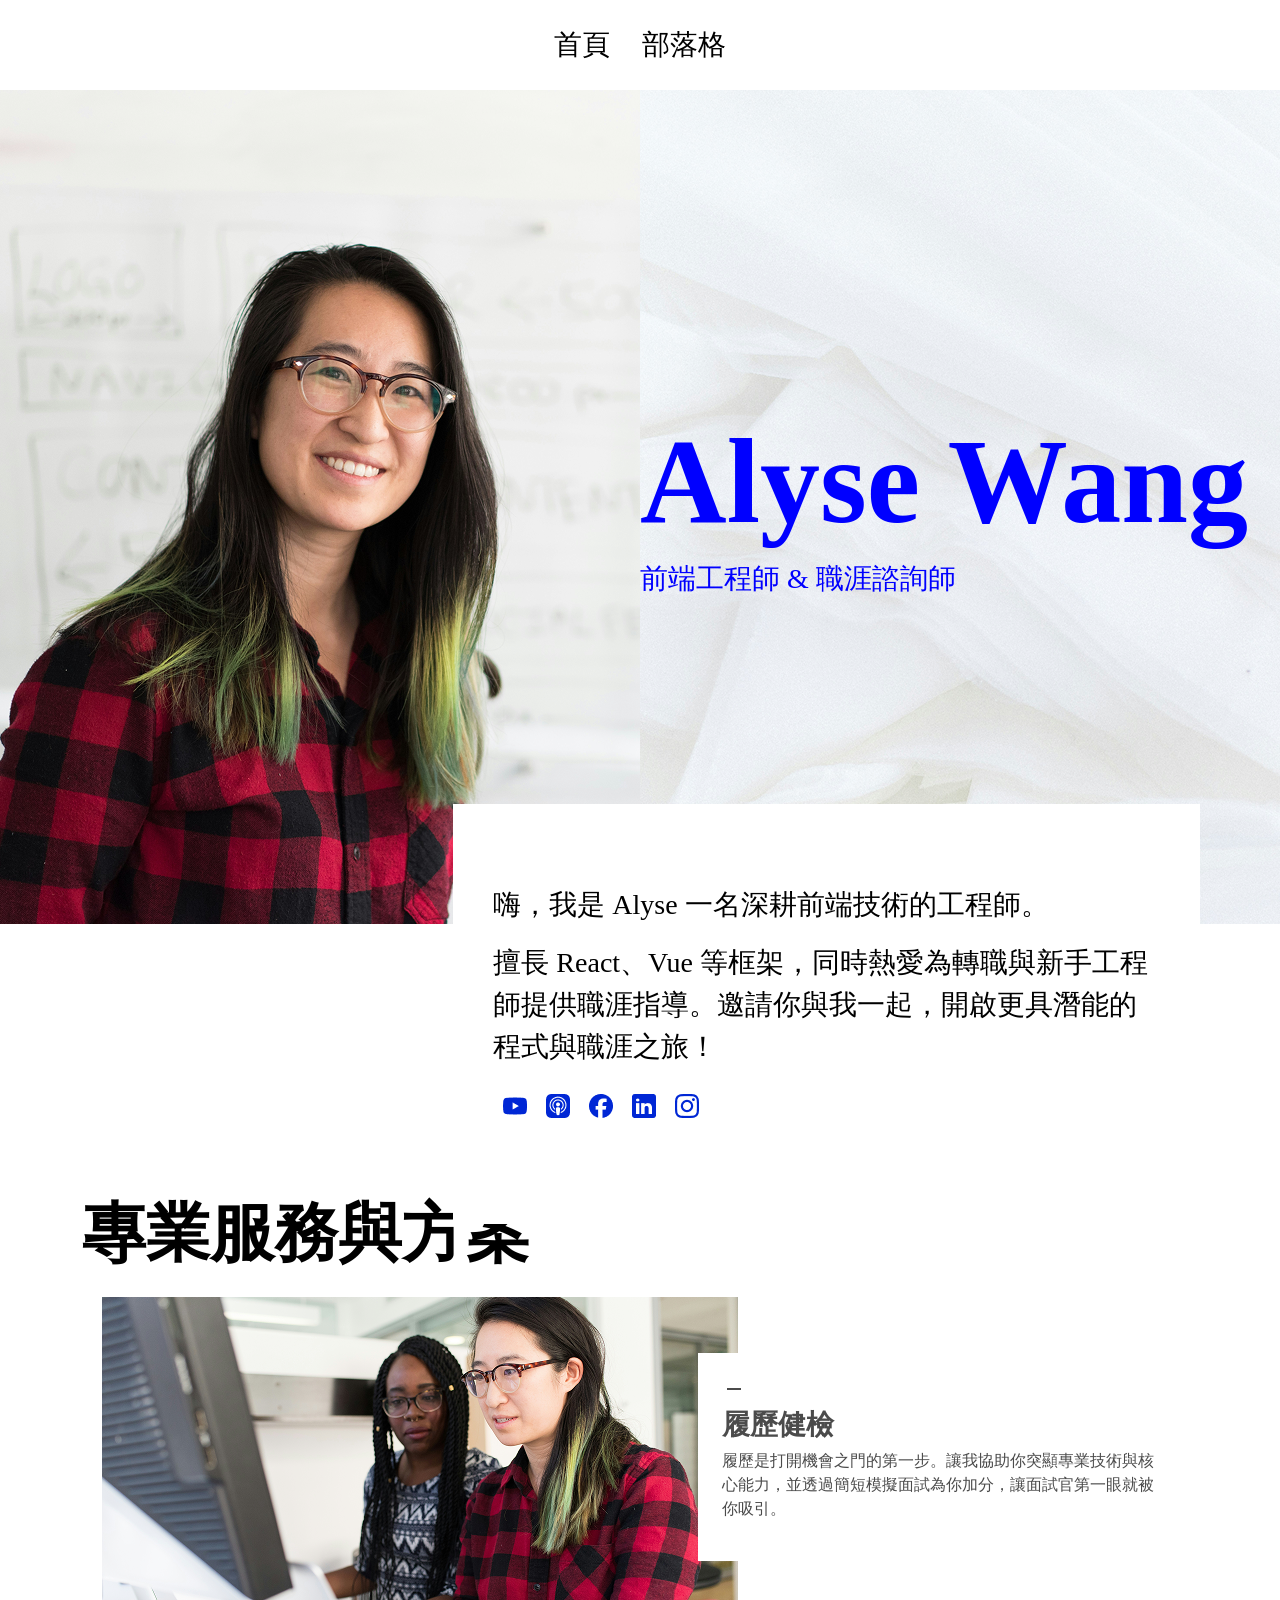
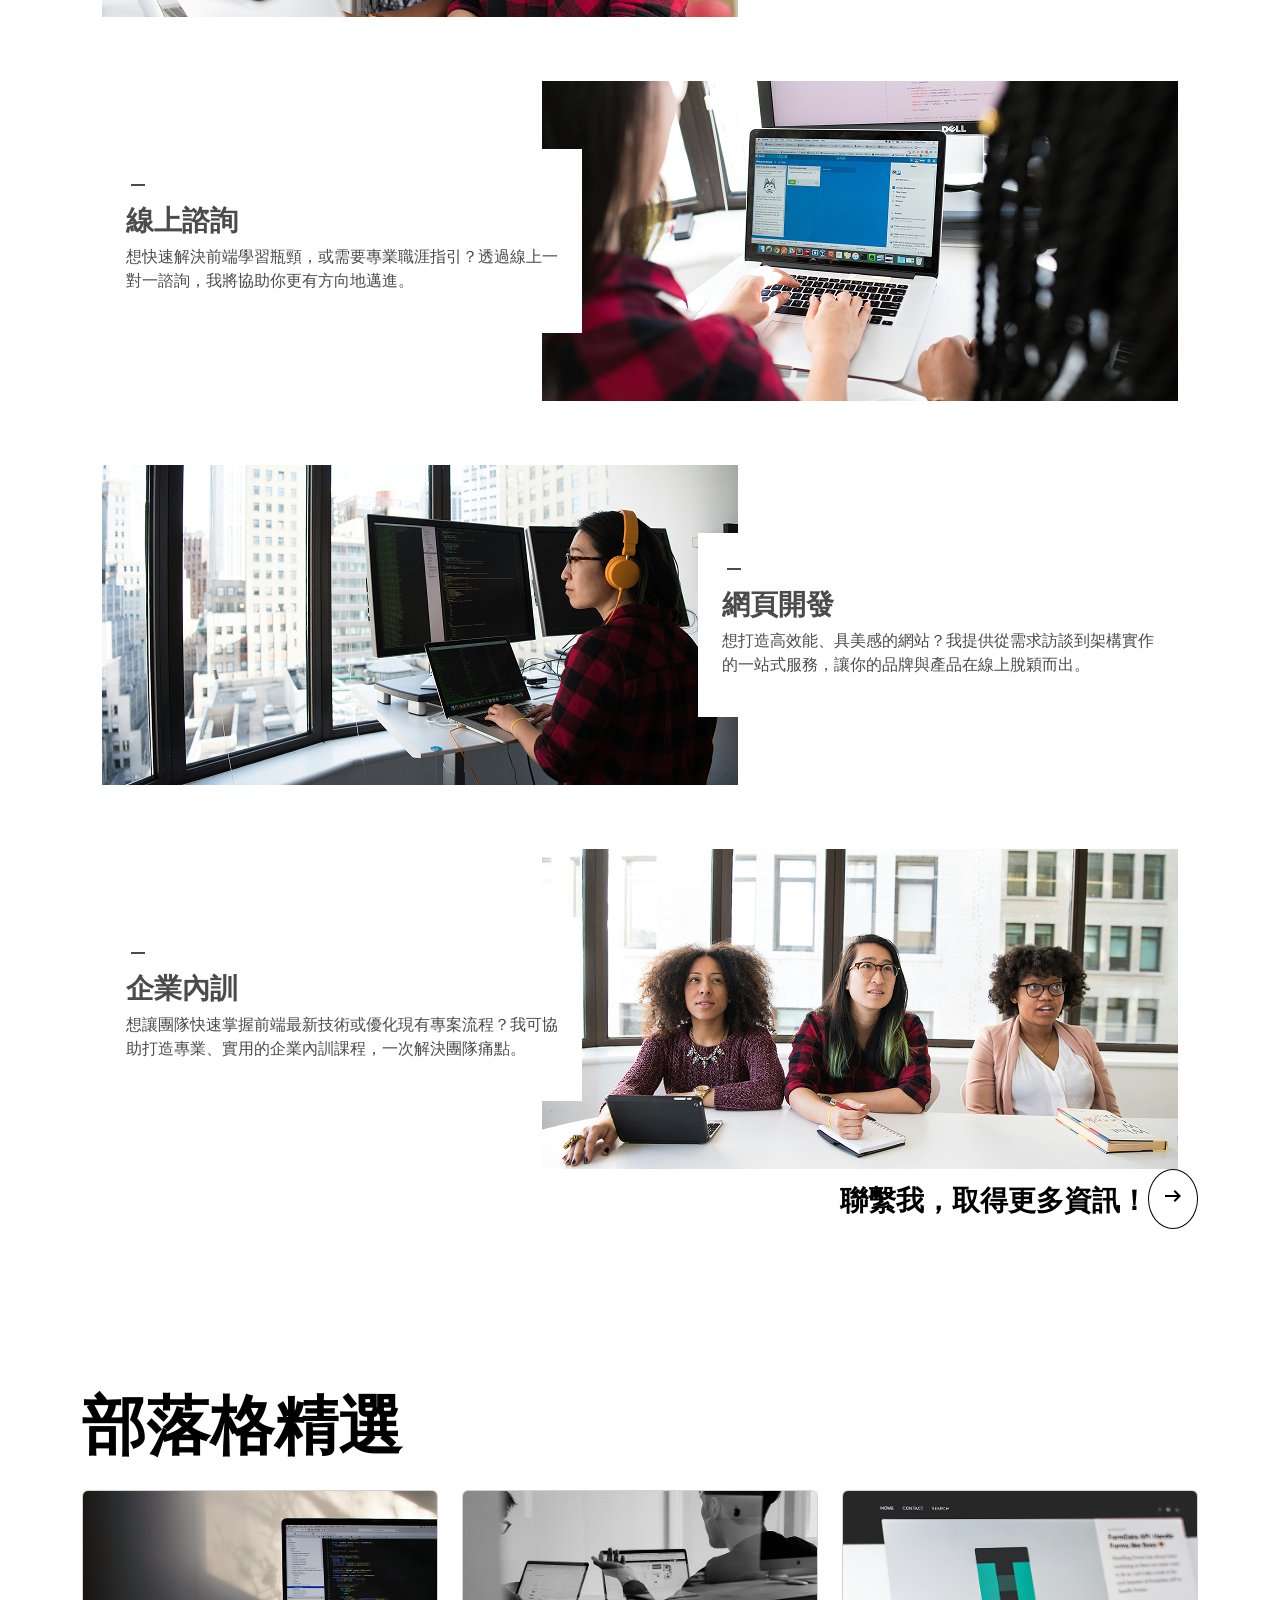
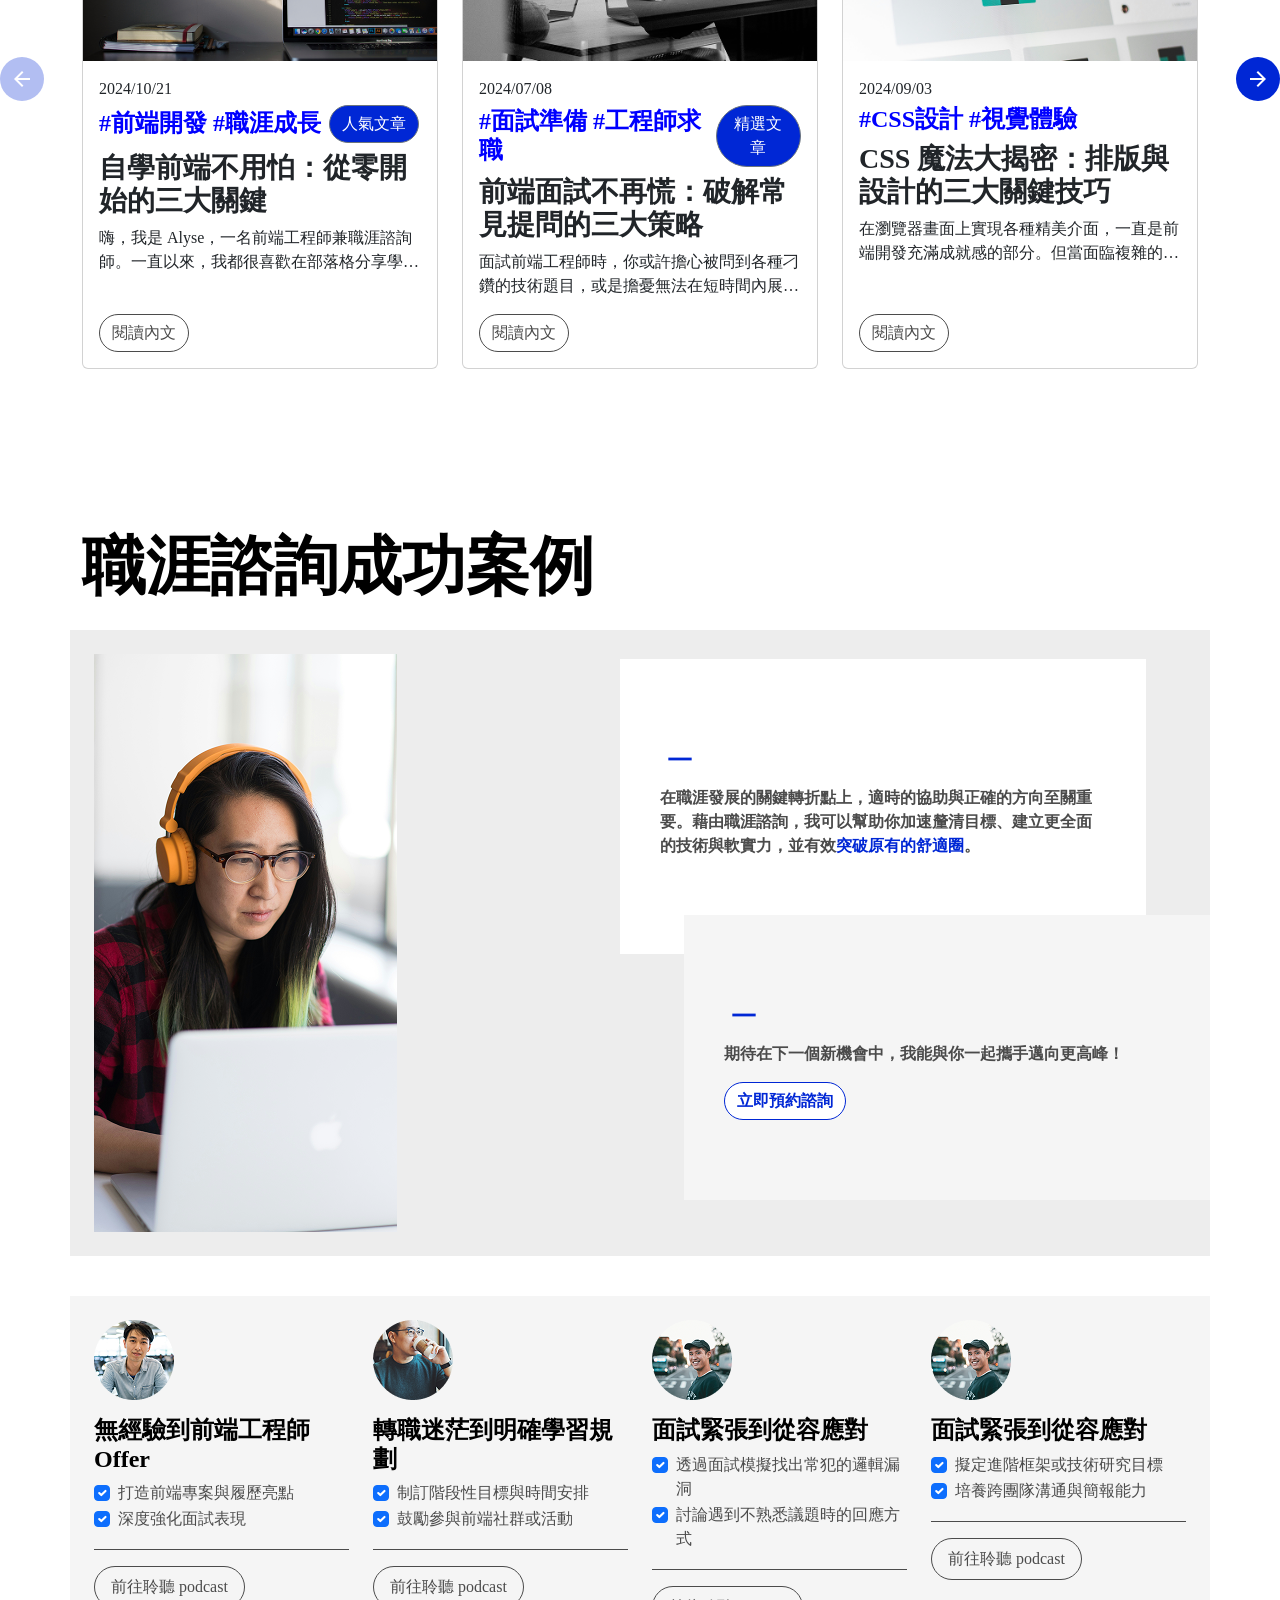
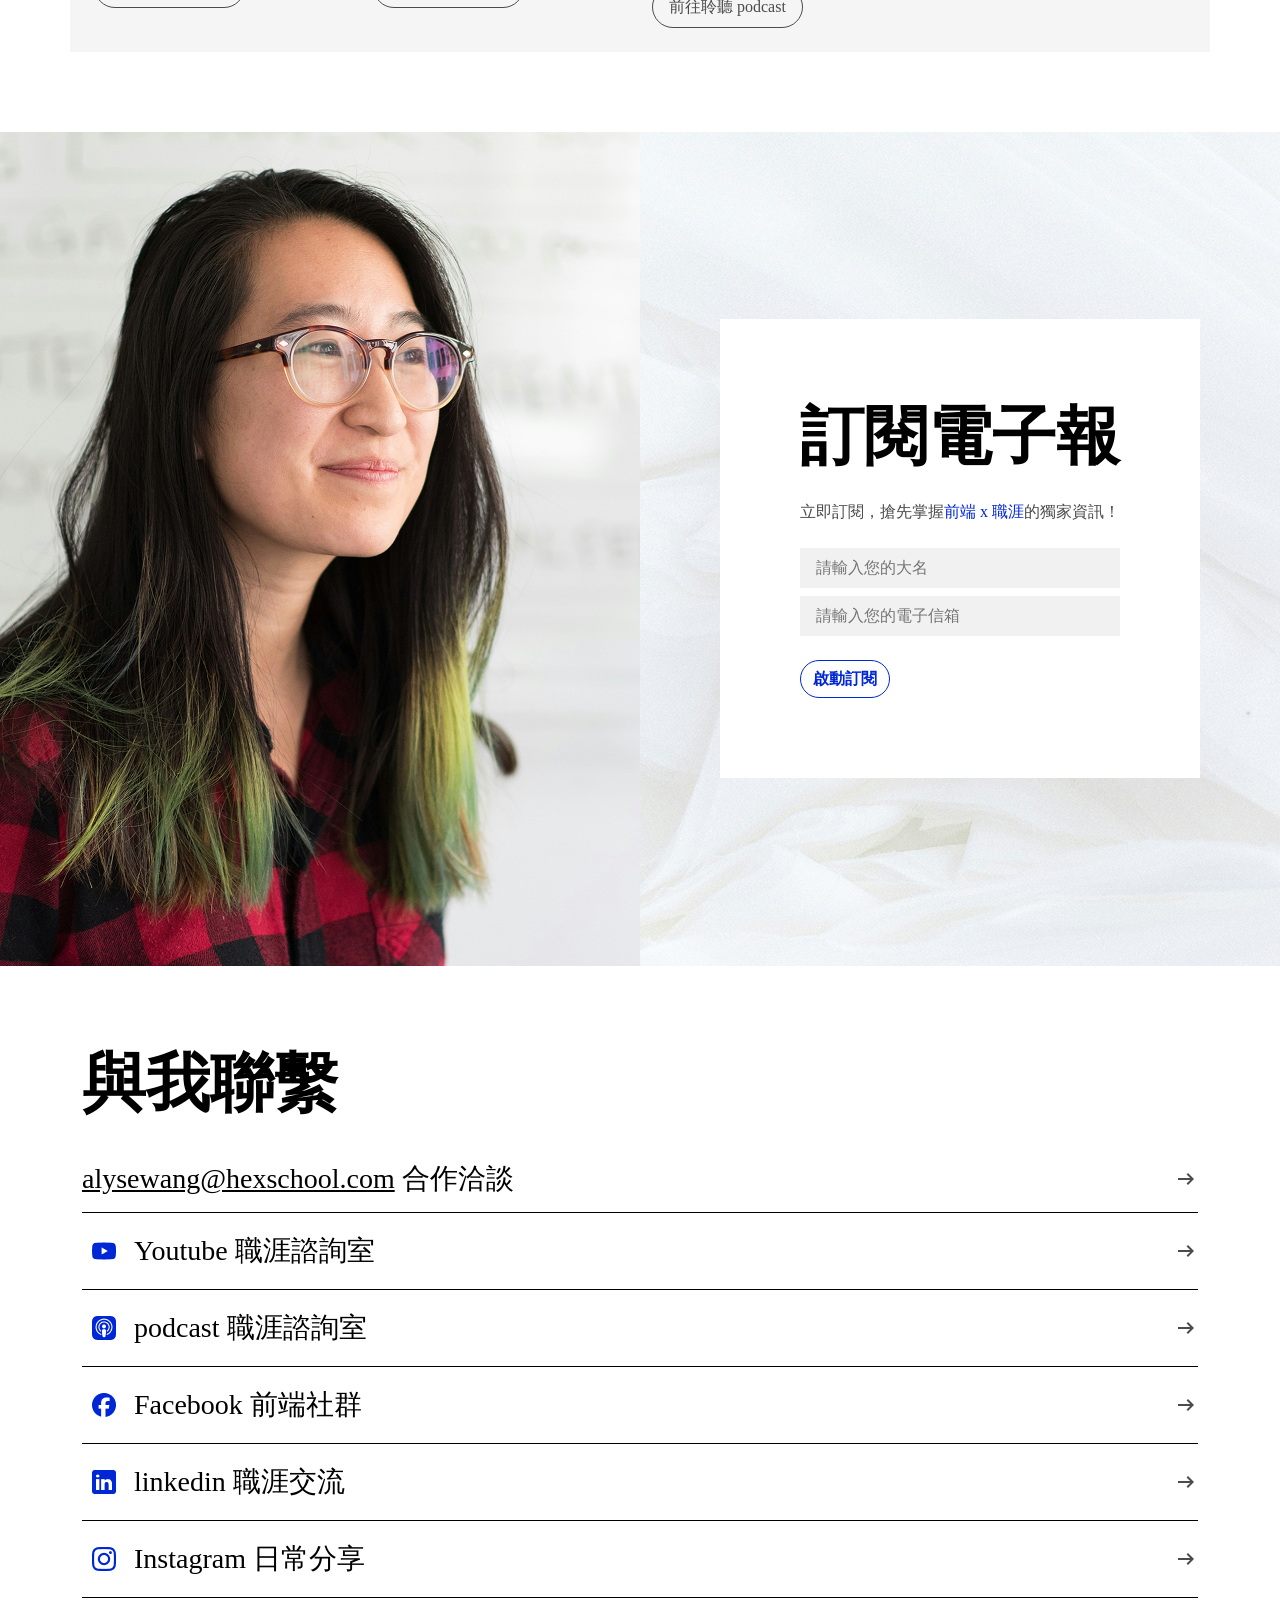
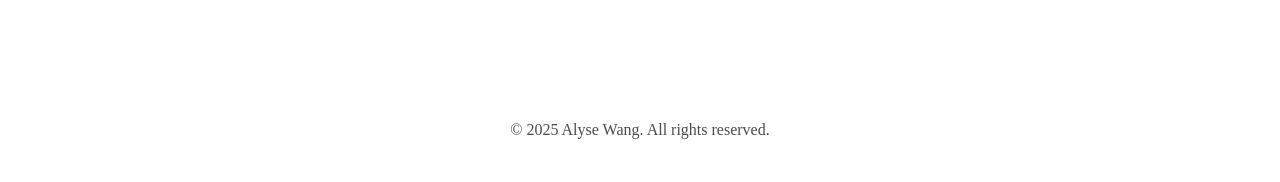
==== commit 1c7c7331: "index & RWD complete" ====
--- a/index.html
+++ b/index.html
@@ -344,12 +344,94 @@
             </div>
         </div>
     </section>
-
+    <!-- 訂閱電子報 -->
+    <section class="headers container-fluid">
+        <div class="row index-blog-header justify-content-center align-items-center p-0">
+            <div class="newsletter-1 col-lg-6 p-0">
+                <!-- <img src="./img/desktop/index/Hero Section.png" alt="" class="img-fluid object-fit-cover"> -->
+            </div>
+            <div class="col-lg-6 selfie-2 d-flex align-items-center justify-content-center newsletter-section">
+                <div class="newsletter-text bg-white">
+                    <h3 class="subtitle mb-4">訂閱電子報</h3>
+                    <p>立即訂閱，搶先掌握<span class="text-blue">前端 x 職涯</span>的獨家資訊！</p>
+                    <form action="">
+                        <div>
+                            <input type="text" placeholder="請輸入您的大名">
+                        </div>
+                        <div>
+                            <input type="email" placeholder="請輸入您的電子信箱">
+                        </div>
+                        <div><a href="#" class="btn btn-success newsletter-btn">啟動訂閱</a></div>
+                    </form>
+                </div>
+            </div>
+        </div>
+
+    </section>
+    <!-- contact -->
+
+    <section class="py-80">
+        <div class="container">
+            <h3 class="subtitle mb-4">與我聯繫
+            </h3>
+            <h5 class="contact-mail m-0">
+                <p>
+                    <a href="alysewang@hexschool.com">alysewang@hexschool.com</a>
+                     <br class="d-md-none">合作洽談
+                </p>
+                <span class="material-symbols-outlined">
+                    arrow_right_alt
+                </span>
+            </h5>
+            <ul class="list-unstyled contact-list">
+
+                <li>
+                    <p>
+                        <img src="./img/desktop/index/onlyIcon.png" alt=""><a href="">Youtube
+                            職涯諮詢室</a>
+                    </p><span class="material-symbols-outlined">
+                        arrow_right_alt
+                    </span>
+                </li>
+                <li>
+                    <p><img src="./img/desktop/index/onlyIcon-1.png" alt=""><a href="">podcast
+                            職涯諮詢室</a></p><span class="material-symbols-outlined">
+                        arrow_right_alt
+                    </span>
+                </li>
+                <li>
+                    <p>
+                        <img src="./img/desktop/index/onlyIcon-2.png" alt=""><a href="">Facebook
+                            前端社群</a>
+                    </p><span class="material-symbols-outlined">
+                        arrow_right_alt
+                    </span>
+                </li>
+                <li>
+                    <p>
+                        <img src="./img/desktop/index/icons8-linkedin.png" alt=""><a href="">linkedin
+                            職涯交流</a>
+                    </p><span class="material-symbols-outlined">
+                        arrow_right_alt
+                    </span>
+                </li>
+                <li>
+                    <p>
+                        <img src="./img/desktop/index/onlyIcon-3.png" alt=""><a href="">Instagram
+                            日常分享</a>
+                    </p><span class="material-symbols-outlined">
+                        arrow_right_alt
+                    </span>
+                </li>
+            </ul>
+        </div>
+
+    </section>
 
 
     <footer>
         <div class="container">
-            <div class="row align-items-center py-80 social-list p-0">
+            <!-- <div class="row align-items-center py-80 social-list p-0">
                 <div class="col-lg-9"><a href="alysewang@hexschool.com" class="text-decoration-none">
                         <h2>alysewang@hexschool.com</h2>
                     </a></div>
@@ -381,7 +463,7 @@
                         </ul>
                     </nav>
                 </div>
-            </div>
+            </div> -->
             <div class="row justify-content-center align-items-center py-4 text-center">
                 <div class="col-lg-6">
                     <p>© 2025 Alyse Wang. All rights reserved.</p>
--- a/css/desktop.css
+++ b/css/desktop.css
@@ -124,7 +124,8 @@
 }
 
 .selfie-1,
-.selfie-2 {
+.selfie-2,
+.newsletter-1 {
     background-size: cover;
     min-height: 834px;
     background-position: center;
@@ -286,4 +287,75 @@
 
 .case-img {
     max-width: 80px;
-}+}
+
+/* newsletter section */
+.newsletter-section{
+    padding: 80px;
+}
+
+.newsletter-1{
+    background-image: url(../img/desktop/index/photo9.png);
+}
+.newsletter-text{
+    padding: 80px;
+    width: 100%;
+}
+
+.newsletter-text p{
+    margin-bottom: 24px;
+}
+
+.newsletter-text input{
+    width: 100%;
+    margin-bottom: 8px;
+    border: 0px;
+    background-color: #F1F1F1;
+    color: #4B4B4B;
+    padding: 8px 16px;
+}
+
+.newsletter-btn{
+    margin-top: 16px;
+}
+
+.contact-list li{
+    display: flex;
+    justify-content: space-between;
+    border-bottom: 1px solid #000;
+    align-items: center;
+    padding: 16px 0px;
+    margin: 0px;
+}
+
+.contact-list a{
+    text-decoration: none;
+    color: #000;
+    font-size: 28px;
+    font-weight: 500;
+}
+
+.contact-list p {
+    display: flex;
+       padding: 0px;
+       margin: 0px;
+       justify-content: center;
+       align-items: center;
+       gap: 8px;
+}
+
+.contact-mail a, .contact-mail p{
+    color: #000;
+    font-size: 28px;
+    font-weight: 500;
+    margin: 0px;
+}
+
+.contact-mail {
+    padding: 16px 0px;
+    border-bottom: 1px solid #000;
+    display: flex;
+    justify-content: space-between;
+    align-items: center;
+}
+
--- a/css/mobile.css
+++ b/css/mobile.css
@@ -84,7 +84,7 @@
         gap: 12px;
     }
 
-    .success-header-img{
+    .success-header-img {
         display: flex;
         flex-direction: column;
         justify-content: center;
@@ -109,12 +109,27 @@
         top: 0px;
         right: 0px;
         padding: 40px 24px;
-                margin-bottom: 40px;
+        margin-bottom: 40px;
 
     }
 
-    .success-cases{
+    .success-cases {
         gap: 24px;
+    }
+
+    .newsletter-section {
+        padding: 12px;
+    }
+
+    .newsletter-1{
+        min-height: 375px;
+        background-position: top;
+    }
+
+    .newsletter-text {
+        padding: 40px 24px;
+        width: 100%;
+        font-size: 20px;
     }
 
     /* footer */
@@ -122,4 +137,36 @@
         display: none;
     }
 
+    .contact-mail {
+        padding: 12px;
+        display: block;
+    }
+
+    .contact-mail p {
+        margin: 0px 0px 8px 0px;
+    }
+
+    .contact-mail a,
+    .contact-mail p {
+        font-size: 24px;
+    }
+
+    .contact-list li {
+        display: block;
+        padding: 12px;
+    }
+
+    .contact-list a {
+        font-size: 24px;
+
+    }
+
+    .contact-list p {
+        padding: 0px;
+        margin: 0px 0px 8px 0px;
+        gap: 0px;
+        justify-content: flex-start;
+    }
+
+
 }
